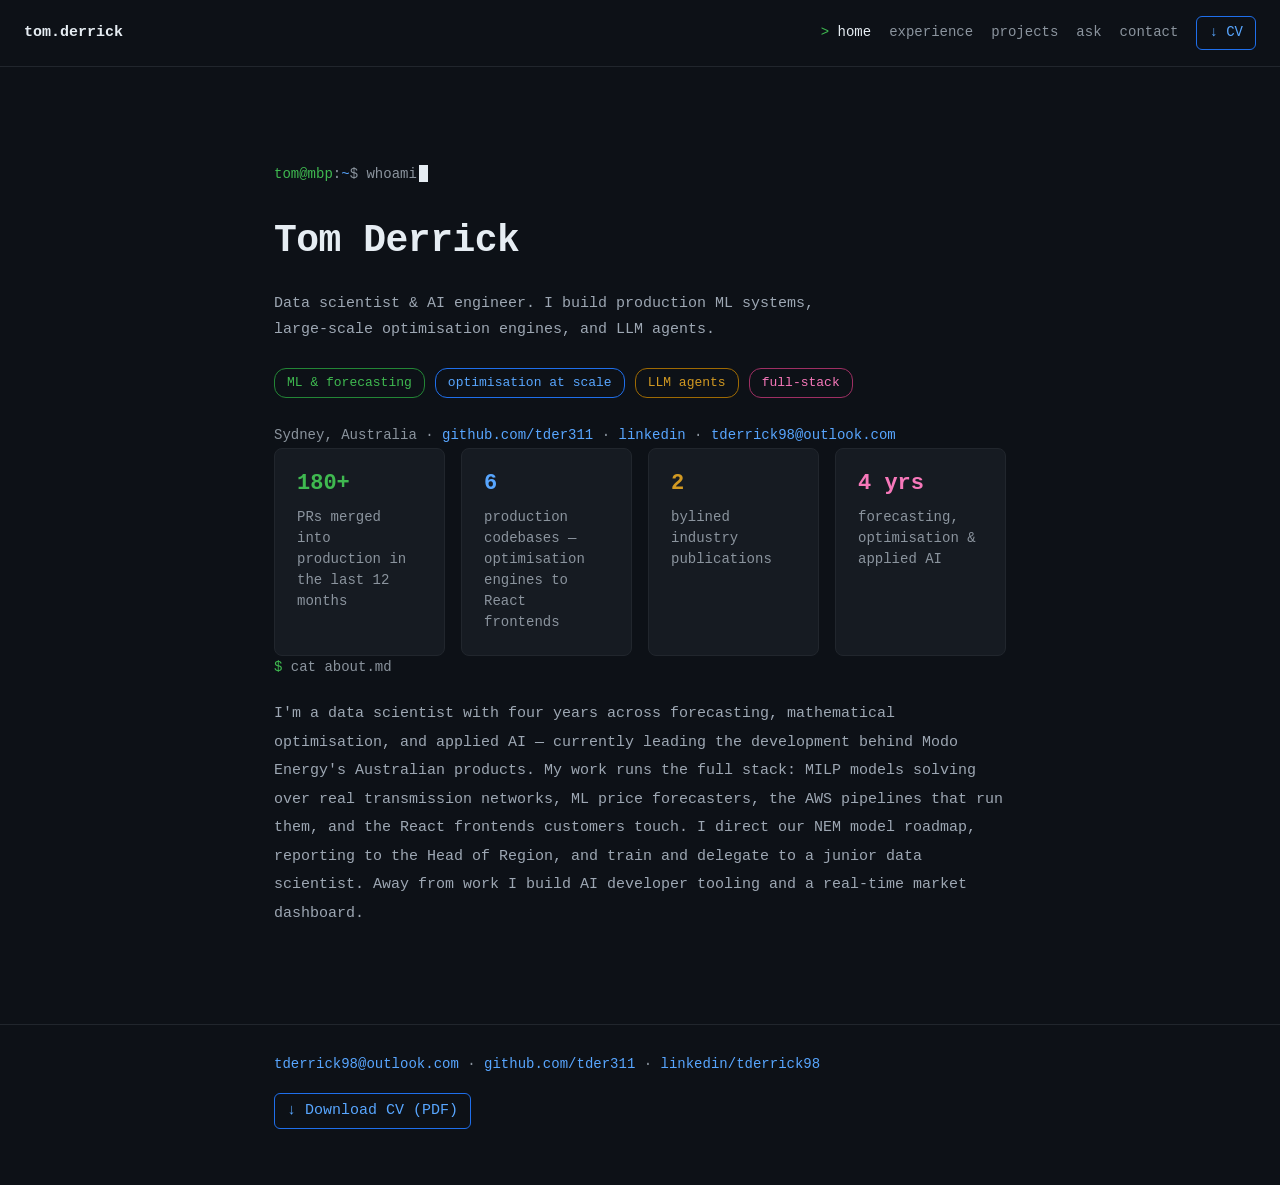
==== index.html @ 42d98573 "Personal site" ====
<!DOCTYPE html>
<html lang="en">
<head>
  <meta charset="utf-8">
  <meta name="viewport" content="width=device-width, initial-scale=1">
  <title>Tom Derrick — Data Scientist &amp; AI Engineer</title>
  <meta name="description" content="Tom Derrick — data scientist and AI engineer building production ML systems, large-scale optimisation engines, and LLM agents. Sydney, Australia.">
  <link rel="icon" href="data:image/svg+xml,<svg xmlns='http://www.w3.org/2000/svg' viewBox='0 0 100 100'><text y='0.9em' font-size='70' fill='%233fb950'>&gt;_</text></svg>">
  <meta property="og:type" content="website">
  <meta property="og:title" content="Tom Derrick — Data Scientist &amp; AI Engineer">
  <meta property="og:description" content="Tom Derrick — data scientist and AI engineer building production ML systems, large-scale optimisation engines, and LLM agents. Sydney, Australia.">
  <meta property="og:image" content="https://tder311.github.io/assets/og-card.png">
  <meta name="twitter:card" content="summary_large_image">
  <link rel="stylesheet" href="styles.css">
  <script src="script.js" defer></script>
</head>
<body>
<a class="skip-link" href="#main">Skip to content</a>
<header class="site-nav">
  <span class="brand">tom.derrick</span>
  <nav aria-label="Pages">
    <a href="index.html" class="active" aria-current="page">home</a>
    <a href="experience.html">experience</a>
    <a href="projects.html">projects</a>
    <a href="ask.html">ask</a>
    <a href="#contact">contact</a>
    <a class="btn-cv" href="assets/cv.pdf" download>↓ CV</a>
  </nav>
</header>
<main id="main">
  <section class="hero wrap" aria-label="Introduction">
    <p class="shell-line"><span class="ps-user">tom@mbp</span>:<span class="ps-path">~</span>$ <span id="typed">whoami</span><span class="cursor" aria-hidden="true"></span></p>
    <h1>Tom Derrick</h1>
    <p class="tagline">Data scientist &amp; AI engineer. I build production ML&nbsp;systems, large-scale optimisation engines, and LLM&nbsp;agents.</p>
    <ul class="chips">
      <li class="chip green">ML &amp; forecasting</li>
      <li class="chip blue">optimisation at scale</li>
      <li class="chip amber">LLM agents</li>
      <li class="chip pink">full-stack</li>
    </ul>
    <p class="meta muted">Sydney, Australia ·
      <a href="https://github.com/tder311" target="_blank" rel="noopener">github.com/tder311</a> ·
      <a href="https://www.linkedin.com/in/tderrick98/" target="_blank" rel="noopener">linkedin</a> ·
      <a href="mailto:tderrick98@outlook.com">tderrick98@outlook.com</a>
    </p>
  </section>
  <section class="stats wrap" aria-label="Highlights">
    <div class="stat"><span class="stat-value green">180+</span><span class="stat-label">PRs merged into production in the last 12 months</span></div>
    <div class="stat"><span class="stat-value blue">6</span><span class="stat-label">production codebases — optimisation engines to React frontends</span></div>
    <div class="stat"><span class="stat-value amber">2</span><span class="stat-label">bylined industry publications</span></div>
    <div class="stat"><span class="stat-value pink">4 yrs</span><span class="stat-label">forecasting, optimisation &amp; applied AI</span></div>
  </section>
  <section id="about" class="wrap" aria-label="About">
    <p class="shell-line"><span class="ps-user">$</span> cat about.md</p>
    <p class="prose">I'm a data scientist with four years across forecasting, mathematical optimisation, and applied AI — currently leading the development behind Modo Energy's Australian products. My work runs the full stack: MILP models solving over real transmission networks, ML price forecasters, the AWS pipelines that run them, and the React frontends customers touch. I direct our NEM model roadmap, reporting to the Head of Region, and train and delegate to a junior data scientist. Away from work I build AI developer tooling and a real-time market dashboard.</p>
  </section>
</main>
<footer id="contact" class="site-footer">
  <div class="wrap footer-row">
    <p class="muted">
      <a href="mailto:tderrick98@outlook.com">tderrick98@outlook.com</a> ·
      <a href="https://github.com/tder311" target="_blank" rel="noopener">github.com/tder311</a> ·
      <a href="https://www.linkedin.com/in/tderrick98/" target="_blank" rel="noopener">linkedin/tderrick98</a>
    </p>
    <a class="btn-cv" href="assets/cv.pdf" download>↓ Download CV (PDF)</a>
  </div>
</footer>
</body>
</html>
---- styles.css ----
:root {
  --bg: #0d1117;
  --surface: #161b22;
  --border: #21262d;
  --text: #e6edf3;
  --text-soft: #9da7b3;
  --muted: #8b949e;
  --green: #3fb950;  --green-b: #238636;
  --blue: #58a6ff;   --blue-b: #1f6feb;
  --amber: #d29922;  --amber-b: #9e6a03;
  --pink: #f778ba;   --pink-b: #9e2f63;
  --mono: "SF Mono", ui-monospace, Menlo, Consolas, monospace;
}

* { box-sizing: border-box; margin: 0; padding: 0; }

html { scroll-behavior: smooth; }

body {
  background: var(--bg);
  color: var(--text);
  font-family: var(--mono);
  font-size: 15px;
  line-height: 1.7;
}

.wrap { max-width: 780px; margin: 0 auto; padding: 0 24px; }

a { color: var(--blue); text-decoration: none; }
a:hover, a:focus-visible { text-decoration: underline; }

.skip-link {
  position: absolute; left: -999px; top: 0;
  background: var(--surface); color: var(--text); padding: 8px 16px;
}
.skip-link:focus { left: 0; z-index: 10; }

.site-nav {
  display: flex; justify-content: space-between; align-items: center;
  padding: 16px 24px; border-bottom: 1px solid var(--border);
  position: sticky; top: 0; background: var(--bg); z-index: 5;
}
.brand { font-weight: 600; }
.site-nav nav { display: flex; gap: 18px; align-items: center; }
.site-nav nav a { color: var(--muted); font-size: 14px; }
.site-nav nav a:hover { color: var(--text); text-decoration: none; }
.site-nav nav a.active { color: var(--text); }
.site-nav nav a.active::before { content: "> "; color: var(--green); }

.btn-cv {
  color: var(--blue) !important;
  border: 1px solid var(--blue-b); border-radius: 6px; padding: 4px 12px;
}
.btn-cv:hover { background: var(--surface); text-decoration: none; }

main section { padding: 72px 0 0; }
main { padding-bottom: 96px; min-height: calc(100vh - 220px); }

.shell-line { color: var(--muted); font-size: 14px; }
.shell-line .ps-user { color: var(--green); }
.shell-line .ps-path { color: var(--blue); }

.card {
  background: var(--surface); border: 1px solid var(--border);
  border-radius: 8px; padding: 28px; margin-top: 20px;
}

.chip {
  display: inline-block; font-size: 13px; border-radius: 12px;
  padding: 3px 12px; border: 1px solid var(--border); list-style: none;
}
.chip.green { color: var(--green); border-color: var(--green-b); }
.chip.blue  { color: var(--blue);  border-color: var(--blue-b); }
.chip.amber { color: var(--amber); border-color: var(--amber-b); }
.chip.pink  { color: var(--pink);  border-color: var(--pink-b); }

.muted { color: var(--muted); font-size: 14px; }

.site-footer { border-top: 1px solid var(--border); padding: 28px 0 56px; }
.footer-row { display: flex; justify-content: space-between; align-items: center; gap: 16px; flex-wrap: wrap; }

/* hero */
.hero { padding-top: 96px; }
.hero h1 { font-size: 38px; font-weight: 600; letter-spacing: -0.5px; margin-top: 22px; }
.tagline { color: var(--text-soft); margin-top: 18px; max-width: 580px; }
.chips { display: flex; gap: 10px; flex-wrap: wrap; margin-top: 26px; }
.meta { margin-top: 26px; }

.cursor {
  display: inline-block; width: 9px; height: 17px;
  background: var(--text); margin-left: 2px; vertical-align: text-bottom;
  animation: blink 1.1s steps(1) infinite;
}
@keyframes blink { 50% { opacity: 0; } }
@media (prefers-reduced-motion: reduce) { .cursor { animation: none; } }

/* stat strip */
.stats { display: grid; grid-template-columns: repeat(4, 1fr); gap: 16px; }
.stat {
  background: var(--surface); border: 1px solid var(--border);
  border-radius: 8px; padding: 22px; display: flex; flex-direction: column; gap: 10px;
}
.stat-value { font-size: 22px; font-weight: 700; line-height: 1.2; }
.stat-value.green { color: var(--green); }
.stat-value.blue  { color: var(--blue); }
.stat-value.amber { color: var(--amber); }
.stat-value.pink  { color: var(--pink); }
.stat-label { color: var(--muted); font-size: 14px; line-height: 1.5; }

/* prose sections */
.prose { color: var(--text-soft); margin-top: 20px; line-height: 1.9; }

/* experience */
.role-head { display: flex; justify-content: space-between; align-items: baseline; gap: 12px; flex-wrap: wrap; }
.role-head h2 { font-size: 17px; font-weight: 600; }
.h-small { font-size: 15px !important; }
.role-intro { margin-top: 12px; }
.role-points { margin: 18px 0 0 18px; color: var(--text-soft); font-size: 14px; }
.role-points li { margin-top: 12px; line-height: 1.75; }
.card.compact { padding: 18px 28px; }
.card.compact p { margin-top: 8px; }

/* projects */
.proj-desc { color: var(--text-soft); font-size: 14px; margin-top: 14px; line-height: 1.8; }
.proj-tech { margin-top: 16px; }
.tag { font-size: 13px; padding: 1px 8px; vertical-align: middle; }

/* project evidence: framed screenshots + terminal transcript */
.shot-grid { display: grid; grid-template-columns: 1fr 1fr; gap: 16px; margin-top: 22px; }
.browser-frame { border: 1px solid var(--border); border-radius: 8px; overflow: hidden; background: var(--bg); }
.browser-bar {
  display: flex; align-items: center; gap: 10px; padding: 8px 12px;
  border-bottom: 1px solid var(--border); color: var(--muted); font-size: 13px;
}
.dots { color: var(--border); font-size: 9px; letter-spacing: 2px; }
.browser-frame img { display: block; width: 100%; height: auto; }
.browser-frame a { display: block; }

.term { border: 1px solid var(--border); border-radius: 8px; overflow: hidden; background: var(--bg); margin-top: 22px; }
.term-bar {
  display: flex; align-items: center; gap: 10px; padding: 8px 12px;
  border-bottom: 1px solid var(--border); color: var(--muted); font-size: 13px;
}
.term-body {
  padding: 18px; margin: 0; font-family: var(--mono); font-size: 13px;
  line-height: 1.8; color: var(--text-soft); overflow-x: auto;
}
.t-prompt { color: var(--green); }
.t-ok { color: var(--green); }
.t-warn { color: var(--amber); }
.t-dim { color: var(--muted); }

/* ask widget */
.ask-term { margin-top: 28px; }
.ask-log { min-height: 180px; max-height: 420px; overflow-y: auto; font-size: 14px; }
.ask-log p { margin-top: 12px; }
.ask-log p:first-child { margin-top: 0; }
.ask-question { color: var(--green); }
.ask-answer { color: var(--text-soft); }
.ask-pending { color: var(--muted); }
.ask-error { color: var(--amber); }
.ask-input-row {
  display: flex; gap: 10px; align-items: center;
  padding: 14px 18px; border-top: 1px solid var(--border);
}
.ask-input-row input {
  flex: 1; background: none; border: none; outline: none;
  color: var(--text); font-family: var(--mono); font-size: 14px;
}
.ask-input-row button { background: none; cursor: pointer; font-family: var(--mono); font-size: 14px; }
.ask-suggestions { margin-top: 20px; }
.ask-suggestions button { background: none; cursor: pointer; font-family: var(--mono); }
.ask-suggestions button:hover { border-color: var(--muted); }

/* education */
.edu-list { margin: 18px 0 0 0; list-style: none; color: var(--text-soft); font-size: 14px; }
.edu-list li { margin-top: 10px; }
.amber-text { color: var(--amber); }

/* responsive */
@media (max-width: 860px) {
  .stats { grid-template-columns: 1fr 1fr; }
}
@media (max-width: 640px) {
  .site-nav { flex-direction: column; gap: 10px; }
  .site-nav nav { gap: 12px; flex-wrap: wrap; justify-content: center; }
  .hero h1 { font-size: 28px; }
  .shot-grid { grid-template-columns: 1fr; }
  .footer-row { flex-direction: column; align-items: flex-start; }
}
@media (max-width: 440px) {
  .stats { grid-template-columns: 1fr; }
}
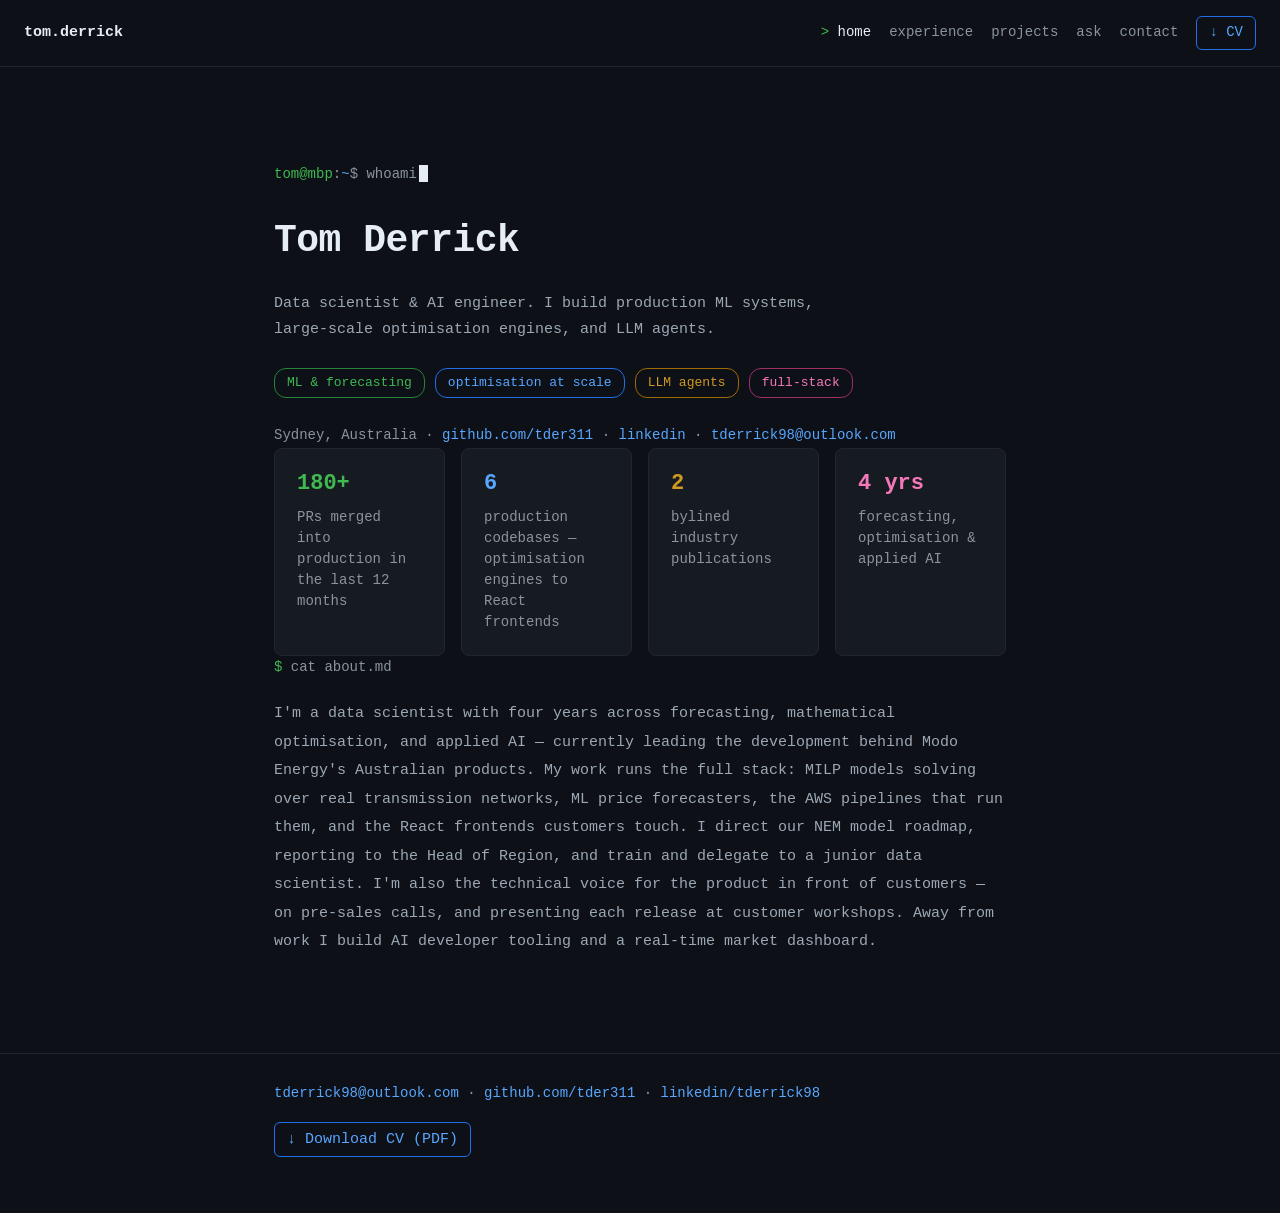
==== commit 95c98825: "Add customer-facing work to the Modo role Discovery calls as the forecasting expert alongside sales," ====
--- a/index.html
+++ b/index.html
@@ -52,7 +52,7 @@
   </section>
   <section id="about" class="wrap" aria-label="About">
     <p class="shell-line"><span class="ps-user">$</span> cat about.md</p>
-    <p class="prose">I'm a data scientist with four years across forecasting, mathematical optimisation, and applied AI — currently leading the development behind Modo Energy's Australian products. My work runs the full stack: MILP models solving over real transmission networks, ML price forecasters, the AWS pipelines that run them, and the React frontends customers touch. I direct our NEM model roadmap, reporting to the Head of Region, and train and delegate to a junior data scientist. Away from work I build AI developer tooling and a real-time market dashboard.</p>
+    <p class="prose">I'm a data scientist with four years across forecasting, mathematical optimisation, and applied AI — currently leading the development behind Modo Energy's Australian products. My work runs the full stack: MILP models solving over real transmission networks, ML price forecasters, the AWS pipelines that run them, and the React frontends customers touch. I direct our NEM model roadmap, reporting to the Head of Region, and train and delegate to a junior data scientist. I'm also the technical voice for the product in front of customers — on pre-sales calls, and presenting each release at customer workshops. Away from work I build AI developer tooling and a real-time market dashboard.</p>
   </section>
 </main>
 <footer id="contact" class="site-footer">
--- a/styles.css
+++ b/styles.css
@@ -127,6 +127,7 @@
 
 /* project evidence: framed screenshots + terminal transcript */
 .shot-grid { display: grid; grid-template-columns: 1fr 1fr; gap: 16px; margin-top: 22px; }
+.shot-grid.one { grid-template-columns: 1fr; }
 .browser-frame { border: 1px solid var(--border); border-radius: 8px; overflow: hidden; background: var(--bg); }
 .browser-bar {
   display: flex; align-items: center; gap: 10px; padding: 8px 12px;
@@ -148,6 +149,7 @@
 .t-prompt { color: var(--green); }
 .t-ok { color: var(--green); }
 .t-warn { color: var(--amber); }
+.t-err { color: var(--pink); }
 .t-dim { color: var(--muted); }
 
 /* ask widget */
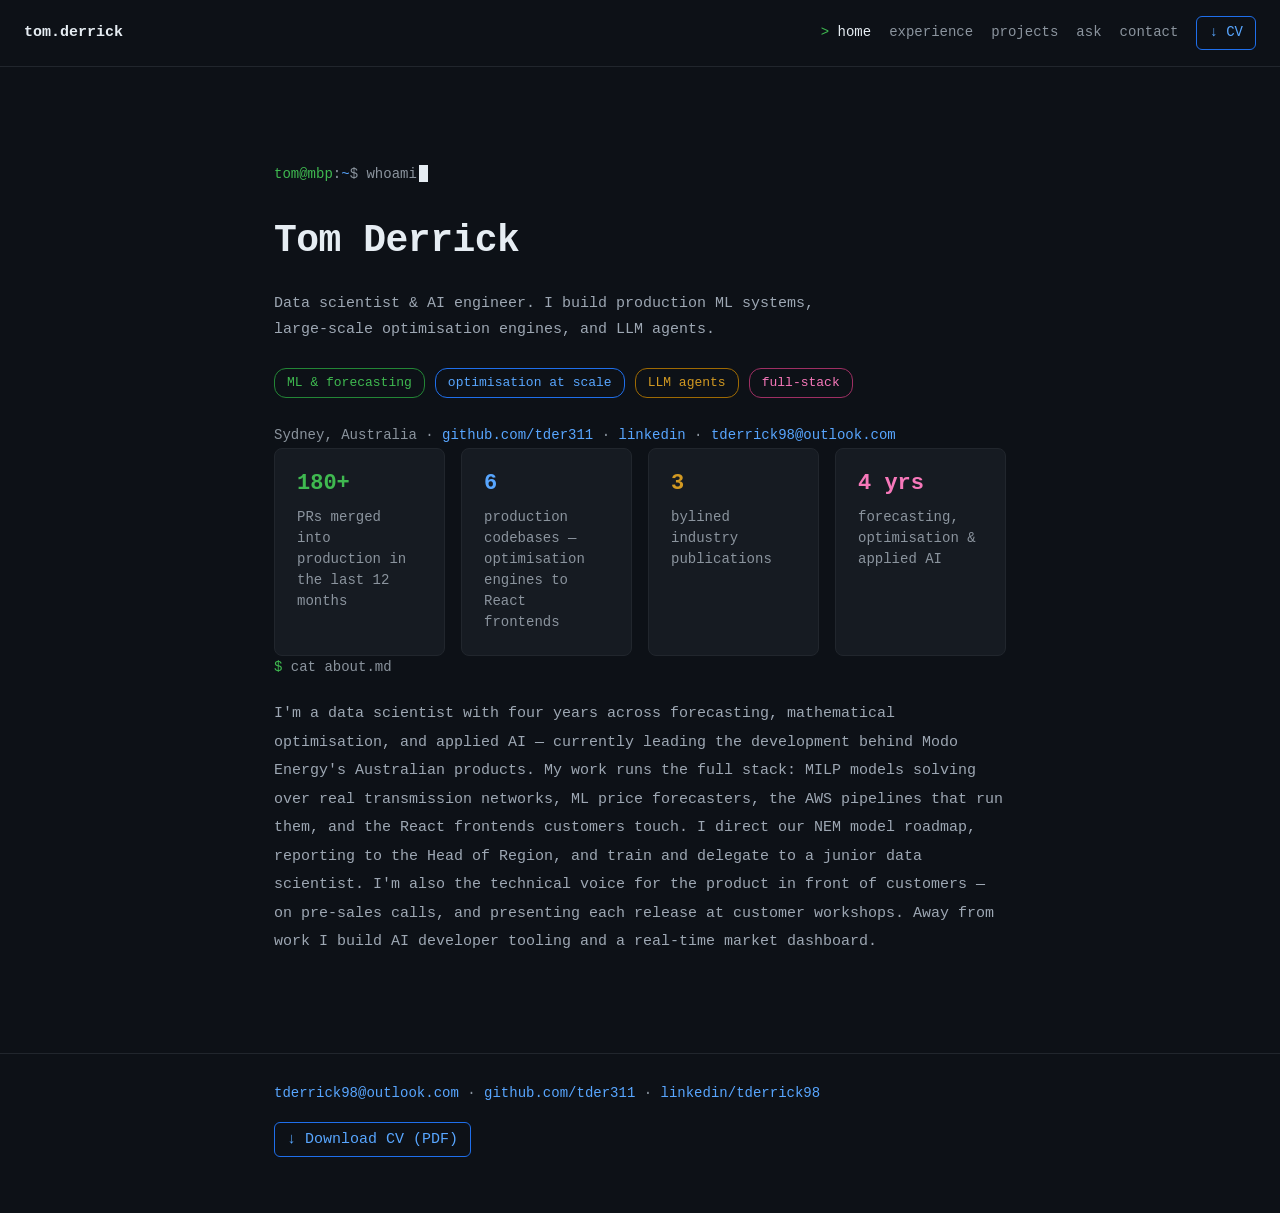
==== commit b50c40df: "Frame research as linked categories; add nodal deep dive Research bullet now reads model releases / " ====
--- a/index.html
+++ b/index.html
@@ -47,7 +47,7 @@
   <section class="stats wrap" aria-label="Highlights">
     <div class="stat"><span class="stat-value green">180+</span><span class="stat-label">PRs merged into production in the last 12 months</span></div>
     <div class="stat"><span class="stat-value blue">6</span><span class="stat-label">production codebases — optimisation engines to React frontends</span></div>
-    <div class="stat"><span class="stat-value amber">2</span><span class="stat-label">bylined industry publications</span></div>
+    <div class="stat"><span class="stat-value amber">3</span><span class="stat-label">bylined industry publications</span></div>
     <div class="stat"><span class="stat-value pink">4 yrs</span><span class="stat-label">forecasting, optimisation &amp; applied AI</span></div>
   </section>
   <section id="about" class="wrap" aria-label="About">
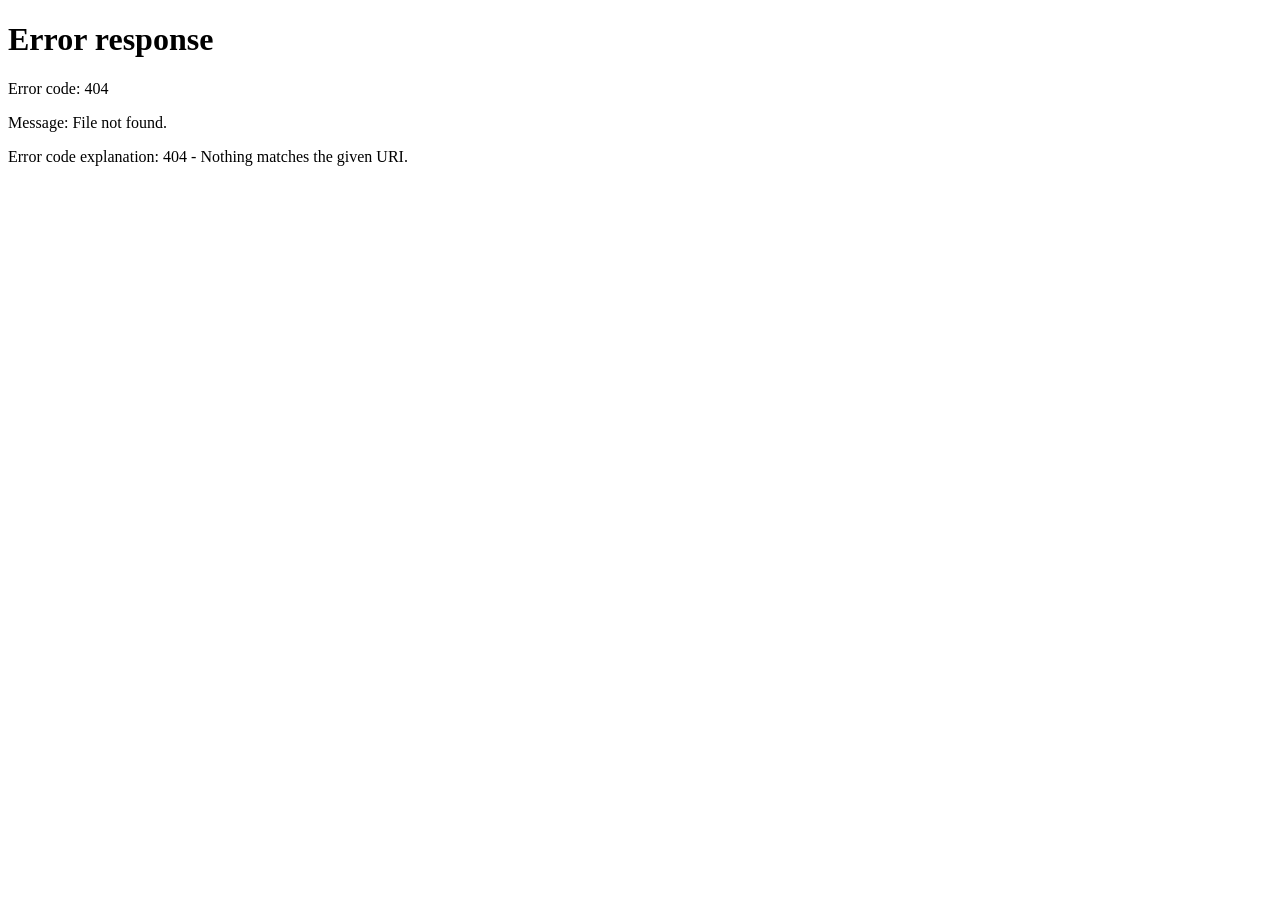
==== commit 1508ea0a: "Redirect root to /energy; site content now lives at /tech The tech site moved to tder311.github.io/t" ====
--- a/index.html
+++ b/index.html
@@ -3,67 +3,20 @@
 <head>
   <meta charset="utf-8">
   <meta name="viewport" content="width=device-width, initial-scale=1">
-  <title>Tom Derrick — Data Scientist &amp; AI Engineer</title>
-  <meta name="description" content="Tom Derrick — data scientist and AI engineer building production ML systems, large-scale optimisation engines, and LLM agents. Sydney, Australia.">
+  <title>Tom Derrick</title>
+  <link rel="canonical" href="https://tder311.github.io/energy/">
+  <meta http-equiv="refresh" content="0; url=/energy/">
+  <meta name="robots" content="noindex">
   <link rel="icon" href="data:image/svg+xml,<svg xmlns='http://www.w3.org/2000/svg' viewBox='0 0 100 100'><text y='0.9em' font-size='70' fill='%233fb950'>&gt;_</text></svg>">
-  <meta property="og:type" content="website">
-  <meta property="og:title" content="Tom Derrick — Data Scientist &amp; AI Engineer">
-  <meta property="og:description" content="Tom Derrick — data scientist and AI engineer building production ML systems, large-scale optimisation engines, and LLM agents. Sydney, Australia.">
-  <meta property="og:image" content="https://tder311.github.io/assets/og-card.png">
-  <meta name="twitter:card" content="summary_large_image">
-  <link rel="stylesheet" href="styles.css">
-  <script src="script.js" defer></script>
+  <style>
+    body { font-family: ui-monospace, SFMono-Regular, Menlo, monospace; background: #0d1117; color: #c9d1d9; display: grid; place-items: center; min-height: 100vh; margin: 0; }
+    a { color: #58a6ff; }
+    p { text-align: center; line-height: 1.6; }
+  </style>
+  <script>window.location.replace("/energy/");</script>
 </head>
 <body>
-<a class="skip-link" href="#main">Skip to content</a>
-<header class="site-nav">
-  <span class="brand">tom.derrick</span>
-  <nav aria-label="Pages">
-    <a href="index.html" class="active" aria-current="page">home</a>
-    <a href="experience.html">experience</a>
-    <a href="projects.html">projects</a>
-    <a href="ask.html">ask</a>
-    <a href="#contact">contact</a>
-    <a class="btn-cv" href="assets/cv.pdf" download>↓ CV</a>
-  </nav>
-</header>
-<main id="main">
-  <section class="hero wrap" aria-label="Introduction">
-    <p class="shell-line"><span class="ps-user">tom@mbp</span>:<span class="ps-path">~</span>$ <span id="typed">whoami</span><span class="cursor" aria-hidden="true"></span></p>
-    <h1>Tom Derrick</h1>
-    <p class="tagline">Data scientist &amp; AI engineer. I build production ML&nbsp;systems, large-scale optimisation engines, and LLM&nbsp;agents.</p>
-    <ul class="chips">
-      <li class="chip green">ML &amp; forecasting</li>
-      <li class="chip blue">optimisation at scale</li>
-      <li class="chip amber">LLM agents</li>
-      <li class="chip pink">full-stack</li>
-    </ul>
-    <p class="meta muted">Sydney, Australia ·
-      <a href="https://github.com/tder311" target="_blank" rel="noopener">github.com/tder311</a> ·
-      <a href="https://www.linkedin.com/in/tderrick98/" target="_blank" rel="noopener">linkedin</a> ·
-      <a href="mailto:tderrick98@outlook.com">tderrick98@outlook.com</a>
-    </p>
-  </section>
-  <section class="stats wrap" aria-label="Highlights">
-    <div class="stat"><span class="stat-value green">180+</span><span class="stat-label">PRs merged into production in the last 12 months</span></div>
-    <div class="stat"><span class="stat-value blue">6</span><span class="stat-label">production codebases — optimisation engines to React frontends</span></div>
-    <div class="stat"><span class="stat-value amber">3</span><span class="stat-label">bylined industry publications</span></div>
-    <div class="stat"><span class="stat-value pink">4 yrs</span><span class="stat-label">forecasting, optimisation &amp; applied AI</span></div>
-  </section>
-  <section id="about" class="wrap" aria-label="About">
-    <p class="shell-line"><span class="ps-user">$</span> cat about.md</p>
-    <p class="prose">I'm a data scientist with four years across forecasting, mathematical optimisation, and applied AI — currently leading the development behind Modo Energy's Australian products. My work runs the full stack: MILP models solving over real transmission networks, ML price forecasters, the AWS pipelines that run them, and the React frontends customers touch. I direct our NEM model roadmap, reporting to the Head of Region, and train and delegate to a junior data scientist. I'm also the technical voice for the product in front of customers — on pre-sales calls, and presenting each release at customer workshops. Away from work I build AI developer tooling and a real-time market dashboard.</p>
-  </section>
-</main>
-<footer id="contact" class="site-footer">
-  <div class="wrap footer-row">
-    <p class="muted">
-      <a href="mailto:tderrick98@outlook.com">tderrick98@outlook.com</a> ·
-      <a href="https://github.com/tder311" target="_blank" rel="noopener">github.com/tder311</a> ·
-      <a href="https://www.linkedin.com/in/tderrick98/" target="_blank" rel="noopener">linkedin/tderrick98</a>
-    </p>
-    <a class="btn-cv" href="assets/cv.pdf" download>↓ Download CV (PDF)</a>
-  </div>
-</footer>
+  <p>Redirecting to <a href="/energy/">tder311.github.io/energy</a>.<br>
+    You can also visit <a href="/tech/">tder311.github.io/tech</a>.</p>
 </body>
 </html>
